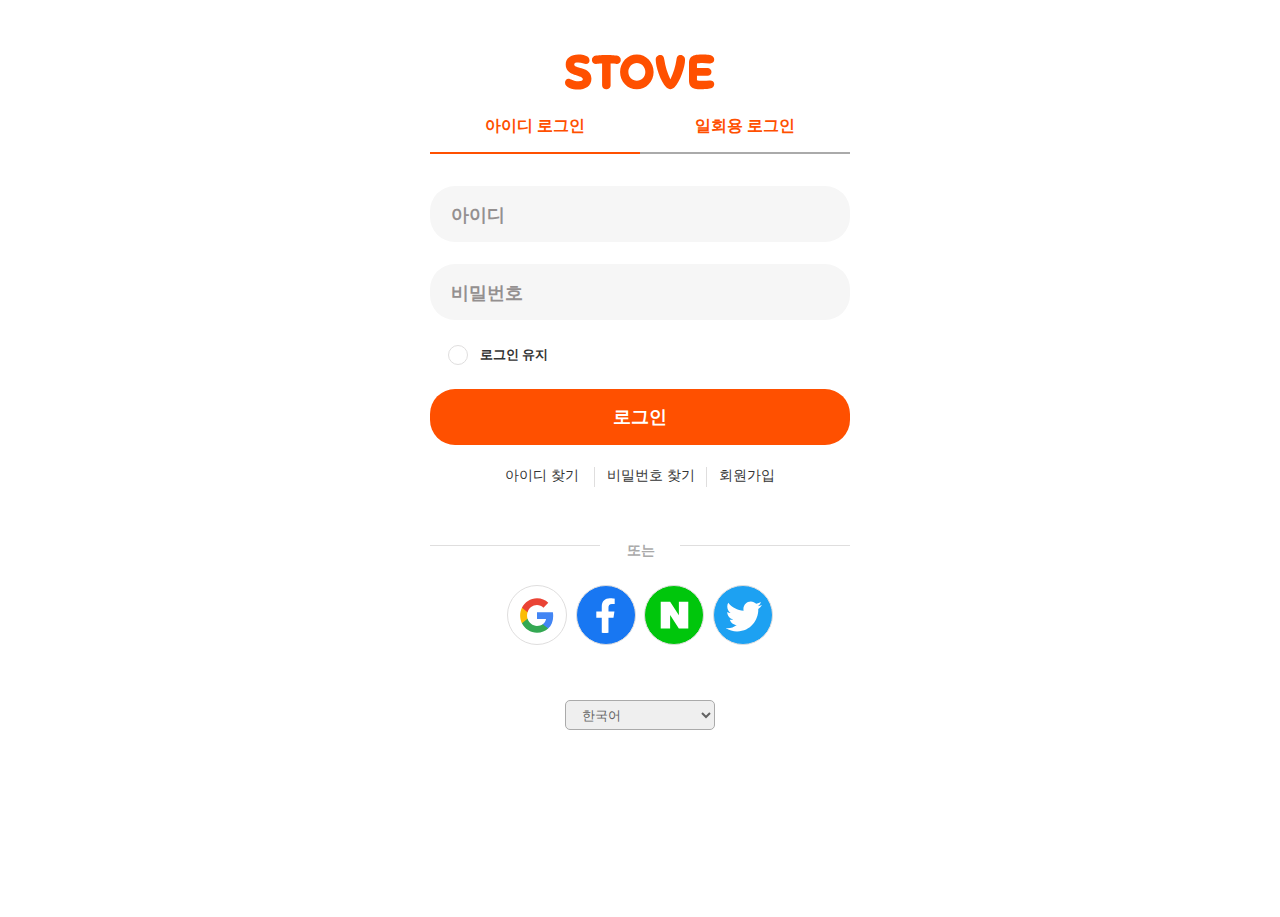
==== Test-02.html @ 496fa496 "2022-10-17" ====
<!DOCTYPE html>
<html lang="en">
<head>
    <meta charset="UTF-8">
    <meta http-equiv="X-UA-Compatible" content="IE=edge">
    <meta name="viewport" content="width=device-width, initial-scale=1.0">
    <title>Document</title>
    <link href="./TestCss/Test-02.css" rel="stylesheet">
    <meta name="viewport" content="width=device-width, initial-scale=1">
</head>
<body>
    <div class="header">
        <div>
            <a href="http://127.0.0.1:5500/Test-01/Test-01.html"><img src="./TestImg/logo-stove.svg"></a>
        </div>
    </div>
    <div class="body">
        <div class="body01">
            <div>
                <div><button>아이디 로그인</button></div>
                <div><button>일회용 로그인</button></div>
            </div>
            <div class="lg">
                <ul class="mlg">
                    <li>
                        <p>아이디</p>
                        <input type="text" name="ID">
                    </li>
                    <li>
                        <p>비밀번호</p>
                        <input type="password" name="PW">
                    </li>
                    <li> 
                        <div>
                            <input type="checkbox" id="CK">
                            <label for="CK"></label>
                            <span>로그인 유지</span>
                        </div>                        
                    </li>
                    <li>
                        <button>로그인</button>                        
                    </li>
                    <li>
                        <div>
                            <a href="">아이디 찾기</a>
                            <a href="">비밀번호 찾기</a>
                            <a href="">회원가입</a>
                        </div>
                    </li>
                    <li>
                        <div> </div>
                        <span>또는</span>
                        <div> </div>
                    </li>
                    <li>
                        <div>
                            <div>
                                <a><img src="./TestImg/ico-google.svg"></a>
                            </div>
                            <div>
                                <a><img src="./TestImg/ico-facebook.svg"></a>
                            </div>
                            <div>
                                <a><img src="./TestImg/ico-naver.svg"></a>
                            </div>
                            <div>
                                <a><img src="./TestImg/ico-twitter.svg"></a>
                            </div>
                        </div>                       
                    </li>
                    <li>
                        <div>
                            <select name = 'language'>
                                <option>한국어</option>
                                <option>Detucsh English (US)</option>
                                <option>Español (LA)</option>
                                <option>Français</option>
                                <option>Português (BR)</option>
                                <option>中文 (繁體)</option>
                                <option>日本語</option>
                                <option>ภาษาไทย</option>
                                <option>Italiano</option>
                            </select>
                        </div>
                    </li>
                </ul>
                
                
            </div>
        </div>
    </div>
          
</body>
</html>
---- TestCss/Test-02.css ----
@charset "utf-8";
@import url(./common.css);

.header{
    display: flex;
    justify-content: center;
    margin-top:3.4rem;    
}

.button{
    cursor: pointer;
}

.header > div{
    width: 150px;
    height: 36px;
}
.header > div > a > img{width: 100%;}

/* body */
.body{
    display: flex;
    justify-content: center;
    margin-top: 24px;
}

.body01{
    width: 420px;
    height: 723px;
    margin-bottom: 80px;
}

.body01 > div{
    display: flex;
    justify-content: center;
    align-items: center;
}



.body01 > div > div:nth-of-type(1){
    width: 210px;
    height: 40px;
    display: flex;
    justify-content: center;
    border-bottom: 2px solid #ff5000;
    padding-bottom: 14px;
}

.body01 > div > div:nth-of-type(2){
    width: 210px;
    height: 40px;
    display: flex;
    justify-content: center;
    border-bottom: 2px solid #aaaaaa;
    padding-bottom: 14px;
}

.body01 > div > div > button{
    background-color: #fff;
    border: #fff;
    cursor: pointer;
    color: #ff5000;
    font-size: 16px;
    font-weight: bold;
}

.lg{
    width: 210px;
    margin-top: 10px;
}

.mlg{
    width: 210px;
}

.mlg > li{
    width: 420px;
    height: 56px;
    position: relative;
    margin-top: 22px;
}
.mlg p{
    position: absolute;
    left: 5%;
    top: 29%;
    font-weight: bold;
    font-size: 18px;
    color: #949090;
}


.mlg > li > input{
    width: 100%;
    
}

.mlg > li:nth-of-type(1) > input{
    height: 100%;
    background-color: #f6f6f6;
    border: 0;
    border-radius: 25px;
}

.mlg > li:nth-of-type(2) > input{
    height: 100%;
    background-color: #f6f6f6;
    border: 0;
    border-radius: 25px;    
}

.mlg > li:nth-of-type(3){
    display: flex;
    align-items: center;
    height: 25px;
    padding-left: 18px ;
}

.mlg > li:nth-of-type(3) > div{
    width: 100px;
    display: flex;
    align-items: center;
    justify-content: space-between;
}

.mlg > li:nth-of-type(3) > div > span{
    font-size: 13px;    
    color: #333333;
    font-weight: bold;
}

.mlg > li:nth-of-type(3) > div > input[type="checkbox"]{
    display: none;   
    
}
.mlg > li:nth-of-type(3) > div > input[type="checkbox"]+label{
    display: inline-block;
    width: 20px;
    height: 20px;
    border-radius: 20px;
    border:1px solid #dfdede;
    position: relative;    
    
}

.mlg > li:nth-of-type(3) > div > input[id="CK"]:checked+label::after{
    content:'✔';
    font-size: 15px;
    width: 15px;
    height: 15px;
    text-align: center;
    position: absolute;
    left: 10%;
    top:-10%;

}


.mlg > li:nth-of-type(4) > button{
    width: 100%;
    height: 100%;
    background-color: #ff5000;
    border: 0;
    border-radius: 25px;    
    font-size: 18px;
    font-weight: bold;
    color: #fff;
}


.mlg > li:nth-of-type(5) > div{
    padding: 0 75px;
    width: 420px;
    display: flex;
    justify-content: space-between;

}

.mlg > li:nth-of-type(5) > div > a{
    color: #333333;
    font-size: 14px;
}

.mlg > li:nth-of-type(5) > div > a:nth-of-type(1){
    width: 90px;
    height: 20px;
    border-right: 1px solid #dfdede;
    
}

.mlg > li:nth-of-type(5) > div > a:nth-of-type(2){
    width: 100px;
    height: 20px;
    border-right: 1px solid #dfdede;
    
}

.mlg > li:nth-of-type(6){
    display: flex;
    justify-content: space-between;    
    position: relative;
    height: 20px;
}

.mlg > li:nth-of-type(6) > div{
    width: 170px;
    height: 1px;
    background-color: #dfdede;
}

.mlg > li:nth-of-type(6) > span{
    position: absolute;
    top: -16%;
    left: 47%;
    font-size: 14px;
    color: #aaaaaa;
    font-weight: bold;
}

.mlg > li:nth-of-type(7) > div{
    display: flex;
    justify-content: space-between;
    align-items: center;
    width: 420px;
    height: 56px;
    padding: 0 75px;

}

.mlg > li:nth-of-type(7) > div > div{
    width: 64px;
    height: 56px;
    display: flex;
    align-items: center;
    justify-content: center;    

}

.mlg > li:nth-of-type(7) > div > div > a{
    width: 60px;
    height: 60px;
    border: 1px solid #dfdede;
    border-radius: 30px;
    display: flex;
    justify-content: center;
    align-items: center;
}
.mlg > li:nth-of-type(7) > div > div > a > img{width: 80%; height: 80%;}


.mlg > li:nth-of-type(7) > div > div:nth-of-type(2) > a{
    background-color: #1877f2;
    
}

.mlg > li:nth-of-type(7) > div > div:nth-of-type(3) > a{
    background-color: #00c60c;
    
}

.mlg > li:nth-of-type(7) > div > div:nth-of-type(4) > a{
    background-color: #1da1f2;
    
}



.mlg > li:nth-of-type(8) > div{

    height: 100px;
    display: flex;
    justify-content: center;
    align-items: center;

}

.mlg > li:nth-of-type(8) > div >select{
    width: 150px;
    height: 30px;
    border: 1px solid #aaaaaa;
    border-radius: 5px;    
    padding-left: 12px;
    padding-right: 32px;   
   
}


@media (max-width:769px){

    .header{
        display: flex;
        justify-content: center;
        margin-top:3.4rem;    
    }
    
    .button{
        cursor: pointer;
    }
    
    .header > div{
        width: 20vw;        
        height: 36px;
    }
    .header > div > a > img{width: 100%;}
    
    /* body */
    .body{
        
        margin: 0 auto;
        margin-top: 24px;               
        
    }
    
    .body01{        
        width: 100%;
        height: 723px;
        margin: 0 auto;
        margin-bottom: 80px;
        
    }
    
    .body01 > div{
        display: flex;
        width: 100%;
        justify-content: center;
        align-items: center;
    }
    
    
    
    .body01 > div > div:nth-of-type(1){
        max-width: 210px;
        height: 100%;
        display: flex;
        justify-content: center;
        border-bottom: 2px solid #ff5000;
        padding-bottom: 14px;
    }
    
    .body01 > div > div:nth-of-type(2){
        max-width: 210px;
        height: 100%;
        display: flex;
        justify-content: center;
        border-bottom: 2px solid #aaaaaa;
        padding-bottom: 14px;
    }
    
    .body01 > div > div > button{
        width: 100%;
        background-color: #fff;
        border: #fff;
        cursor: pointer;
        color: #ff5000;
        font-size: 2.1vw;
        font-weight: bold;
        
    }
    
    .lg{
        width: 100%;
        margin-top: 10px;
        display: flex;
        justify-content: center;
    }
    
    .mlg{
        width: 420px;
        
    }
    
    .mlg > li{
        width: 420px;
        height: 56px;
        position: relative;
        margin-top: 22px;
    }
    .mlg p{
        position: absolute;
        left: 5%;
        top: 29%;
        font-weight: bold;
        font-size: 18px;
        color: #949090;
    }
    
    
    .mlg > li > input{
        width: 100%;
        
    }
    
    .mlg > li:nth-of-type(1) > input{
        height: 100%;
        background-color: #f6f6f6;
        border: 0;
        border-radius: 25px;
    }
    
    .mlg > li:nth-of-type(2) > input{
        height: 100%;
        background-color: #f6f6f6;
        border: 0;
        border-radius: 25px;    
    }
    
    .mlg > li:nth-of-type(3){
        display: flex;
        align-items: center;
        height: 25px;
        padding-left: 18px ;
    }
    
    .mlg > li:nth-of-type(3) > div{
        width: 100px;
        display: flex;
        align-items: center;
        justify-content: space-between;
    }
    
    .mlg > li:nth-of-type(3) > div > span{
        font-size: 13px;    
        color: #333333;
        font-weight: bold;
    }
    
    .mlg > li:nth-of-type(3) > div > input[type="checkbox"]{
        display: none;   
        
    }
    .mlg > li:nth-of-type(3) > div > input[type="checkbox"]+label{
        display: inline-block;
        width: 20px;
        height: 20px;
        border-radius: 20px;
        border:1px solid #dfdede;
        position: relative;    
        
    }
    
    .mlg > li:nth-of-type(3) > div > input[id="CK"]:checked+label::after{
        content:'✔';
        font-size: 15px;
        width: 15px;
        height: 15px;
        text-align: center;
        position: absolute;
        left: 10%;
        top:-10%;
    
    }
    
    
    .mlg > li:nth-of-type(4) > button{
        width: 100%;
        height: 100%;
        background-color: #ff5000;
        border: 0;
        border-radius: 25px;    
        font-size: 18px;
        font-weight: bold;
        color: #fff;
    }
    
    
    .mlg > li:nth-of-type(5) > div{
        padding: 0 75px;
        width: 420px;
        display: flex;
        justify-content: space-between;
    
    }
    
    .mlg > li:nth-of-type(5) > div > a{
        color: #333333;
        font-size: 14px;
    }
    
    .mlg > li:nth-of-type(5) > div > a:nth-of-type(1){
        width: 90px;
        height: 20px;
        border-right: 1px solid #dfdede;
        
    }
    
    .mlg > li:nth-of-type(5) > div > a:nth-of-type(2){
        width: 100px;
        height: 20px;
        border-right: 1px solid #dfdede;
        
    }
    
    .mlg > li:nth-of-type(6){
        display: flex;
        justify-content: space-between;    
        position: relative;
        height: 20px;
    }
    
    .mlg > li:nth-of-type(6) > div{
        width: 170px;
        height: 1px;
        background-color: #dfdede;
    }
    
    .mlg > li:nth-of-type(6) > span{
        position: absolute;
        top: -16%;
        left: 47%;
        font-size: 14px;
        color: #aaaaaa;
        font-weight: bold;
    }
    
    .mlg > li:nth-of-type(7) > div{
        display: flex;
        justify-content: space-between;
        align-items: center;
        width: 420px;
        height: 56px;
        padding: 0 75px;
    
    }
    
    .mlg > li:nth-of-type(7) > div > div{
        width: 64px;
        height: 56px;
        display: flex;
        align-items: center;
        justify-content: center;    
    
    }
    
    .mlg > li:nth-of-type(7) > div > div > a{
        width: 60px;
        height: 60px;
        border: 1px solid #dfdede;
        border-radius: 30px;
        display: flex;
        justify-content: center;
        align-items: center;
    }
    .mlg > li:nth-of-type(7) > div > div > a > img{width: 80%; height: 80%;}
    
    
    .mlg > li:nth-of-type(7) > div > div:nth-of-type(2) > a{
        background-color: #1877f2;
        
    }
    
    .mlg > li:nth-of-type(7) > div > div:nth-of-type(3) > a{
        background-color: #00c60c;
        
    }
    
    .mlg > li:nth-of-type(7) > div > div:nth-of-type(4) > a{
        background-color: #1da1f2;
        
    }
    
    
    
    .mlg > li:nth-of-type(8) > div{
    
        height: 100px;
        display: flex;
        justify-content: center;
        align-items: center;
    
    }
    
    .mlg > li:nth-of-type(8) > div >select{
        width: 150px;
        height: 30px;
        border: 1px solid #aaaaaa;
        border-radius: 5px;    
        padding-left: 12px;
        padding-right: 32px;   
       
    }

}
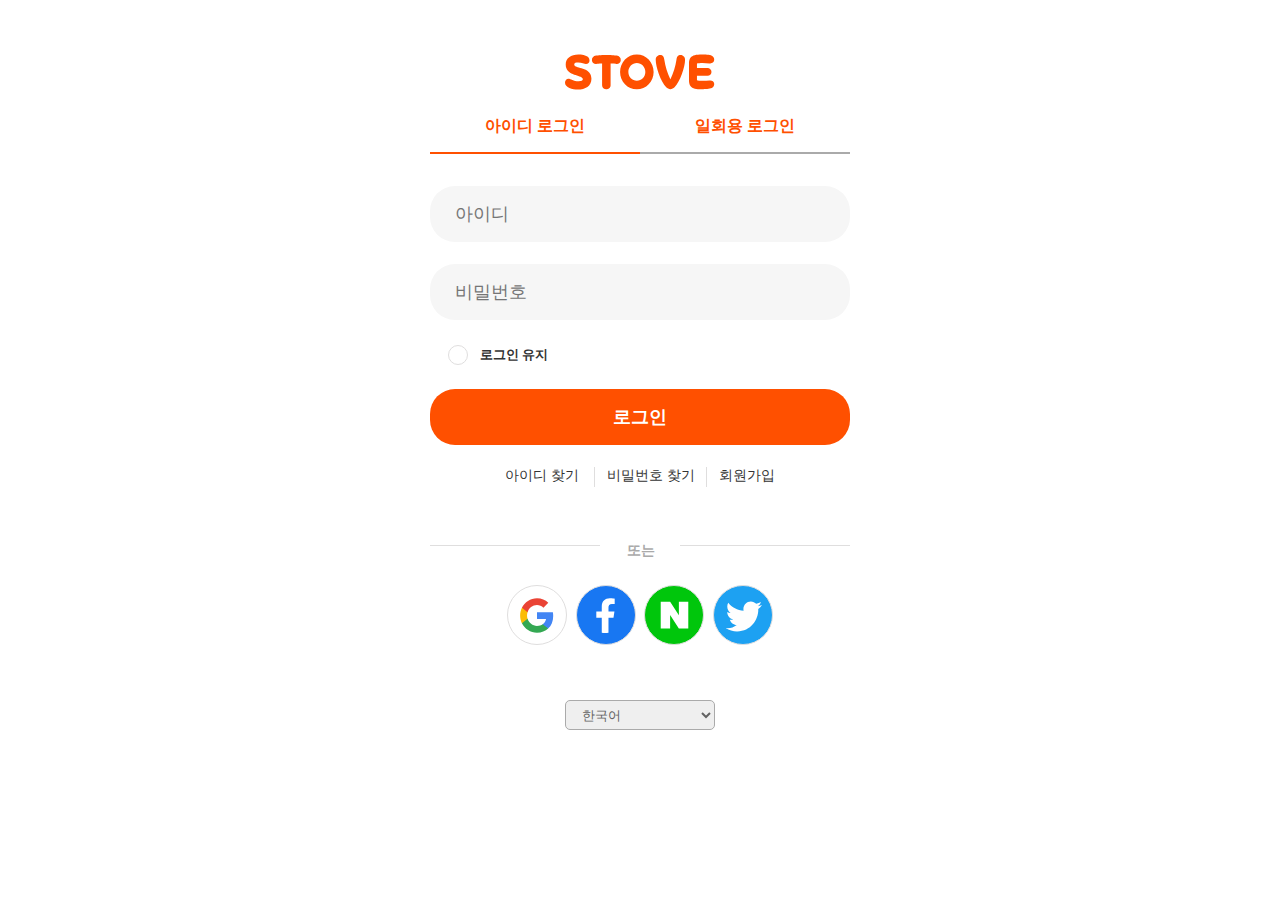
==== commit efa7d66c: "save" ====
--- a/Test-02.html
+++ b/Test-02.html
@@ -22,13 +22,11 @@
             </div>
             <div class="lg">
                 <ul class="mlg">
-                    <li>
-                        <p>아이디</p>
-                        <input type="text" name="ID">
+                    <li>                        
+                        <input type="text" name="ID" placeholder="아이디">
                     </li>
-                    <li>
-                        <p>비밀번호</p>
-                        <input type="password" name="PW">
+                    <li>                        
+                        <input type="password" name="PW" placeholder="비밀번호">
                     </li>
                     <li> 
                         <div>
--- a/TestCss/Test-02.css
+++ b/TestCss/Test-02.css
@@ -92,7 +92,9 @@
 
 .mlg > li > input{
     width: 100%;
-    
+    padding-left: 25px;
+    font-size: 18px;
+    z-index: 10;
 }
 
 .mlg > li:nth-of-type(1) > input{
@@ -579,4 +581,304 @@
        
     }
 
+}
+
+@media (max-width:425px){
+
+    .header{
+        display: flex;
+        justify-content: center;
+        margin-top:3.4rem;    
+    }
+    
+    .button{
+        cursor: pointer;
+    }
+    
+    .header > div{
+        width: 20vw;        
+        height: 36px;
+    }
+    .header > div > a > img{width: 100%;}
+    
+    /* body */
+    .body{
+        
+        margin: 0 auto;
+        margin-top: 24px;               
+        
+    }
+    
+    .body01{        
+              
+        height: 723px;
+        margin: 0 auto;
+        margin-bottom: 80px;
+        
+    }
+    
+    .body01 > div{
+        display: flex;
+        width: 100%;
+        justify-content: center;
+        align-items: center;
+    }
+    
+    
+    
+    .body01 > div > div:nth-of-type(1){
+        max-width: 40%;
+        height: 100%;
+        display: flex;
+        justify-content: center;
+        border-bottom: 2px solid #ff5000;
+        padding-bottom: 14px;
+    }
+    
+    .body01 > div > div:nth-of-type(2){
+        max-width: 40%;
+        height: 100%;
+        display: flex;
+        justify-content: center;
+        border-bottom: 2px solid #aaaaaa;
+        padding-bottom: 14px;
+    }
+    
+    .body01 > div > div > button{
+        width: 100%;
+        background-color: #fff;
+        border: #fff;
+        cursor: pointer;
+        color: #ff5000;
+        font-size: 2.1vw;
+        font-weight: bold;
+        
+    }
+    
+    .lg{
+        width: 80%;
+        margin-top: 10px;        
+        display: flex;
+        justify-content: center;
+    }
+    
+    .mlg{
+        width: 80%;
+        
+    }
+    
+    .mlg > li{
+        width: 100%;
+        height: 56px;
+        position: relative;
+        margin-top: 22px;
+    }
+    .mlg p{
+        position: absolute;
+        left: 5%;
+        top: 29%;
+        font-weight: bold;
+        font-size: 18px;
+        color: #949090;
+    }
+    
+    
+    .mlg > li > input{
+        width: 100%;
+        
+    }
+    
+    .mlg > li:nth-of-type(1) > input{
+        height: 100%;
+        background-color: #f6f6f6;
+        border: 0;
+        border-radius: 25px;
+    }
+    
+    .mlg > li:nth-of-type(2) > input{
+        height: 100%;
+        background-color: #f6f6f6;
+        border: 0;
+        border-radius: 25px;    
+    }
+    
+    .mlg > li:nth-of-type(3){
+        display: flex;
+        align-items: center;
+        height: 25px;
+        padding-left: 18px ;
+    }
+    
+    .mlg > li:nth-of-type(3) > div{
+        width: 100px;
+        display: flex;
+        align-items: center;
+        justify-content: space-between;
+    }
+    
+    .mlg > li:nth-of-type(3) > div > span{
+        font-size: 13px;    
+        color: #333333;
+        font-weight: bold;
+    }
+    
+    .mlg > li:nth-of-type(3) > div > input[type="checkbox"]{
+        display: none;   
+        
+    }
+    .mlg > li:nth-of-type(3) > div > input[type="checkbox"]+label{
+        display: inline-block;
+        width: 20px;
+        height: 20px;
+        border-radius: 20px;
+        border:1px solid #dfdede;
+        position: relative;    
+        
+    }
+    
+    .mlg > li:nth-of-type(3) > div > input[id="CK"]:checked+label::after{
+        content:'✔';
+        font-size: 15px;
+        width: 15px;
+        height: 15px;
+        text-align: center;
+        position: absolute;
+        left: 10%;
+        top:-10%;
+    
+    }
+    
+    
+    .mlg > li:nth-of-type(4) > button{
+        width: 100%;
+        height: 100%;
+        background-color: #ff5000;
+        border: 0;
+        border-radius: 25px;    
+        font-size: 18px;
+        font-weight: bold;
+        color: #fff;
+    }
+
+    .mlg > li:nth-of-type(5){}
+    
+    
+    .mlg > li:nth-of-type(5) > div{
+        padding: 0 5%;
+        width: 100%;
+        display: flex;
+        justify-content: space-between;
+    
+    }
+    
+    .mlg > li:nth-of-type(5) > div > a{
+        color: #333333;
+        font-size: 14px;
+    }
+    
+    .mlg > li:nth-of-type(5) > div > a:nth-of-type(1){
+        width: 90px;
+        height: 20px;
+        border-right: 1px solid #dfdede;
+        
+    }
+    
+    .mlg > li:nth-of-type(5) > div > a:nth-of-type(2){
+        width: 100px;
+        height: 20px;
+        border-right: 1px solid #dfdede;
+        
+    }
+    
+    .mlg > li:nth-of-type(6){
+        display: flex;
+        justify-content: space-between;    
+        position: relative;
+        height: 20px;
+    }
+    
+    .mlg > li:nth-of-type(6) > div{
+        width: 40%;
+        height: 1px;
+        background-color: #dfdede;
+    }
+    
+    .mlg > li:nth-of-type(6) > span{
+        position: absolute;
+        top: -50%;
+        left: 47%;
+        font-size: 14px;
+        color: #aaaaaa;
+        font-weight: bold;
+    }
+    
+    .mlg > li:nth-of-type(7) > div{
+        display: flex;
+        justify-content: space-between;
+        align-items: center;
+        width: 100%;
+        margin: 0;
+        height: 56px;
+        padding: 0;
+      
+    
+    }
+    
+    .mlg > li:nth-of-type(7) > div > div{
+        width: 64px;
+        height: 56px;
+        display: flex;
+        align-items: center;
+        justify-content: center;    
+    
+    }
+    
+    .mlg > li:nth-of-type(7) > div > div > a{
+        width: 60px;
+        height: 60px;
+        border: 1px solid #dfdede;
+        border-radius: 30px;
+        display: flex;
+        justify-content: center;
+        align-items: center;
+    }
+    .mlg > li:nth-of-type(7) > div > div > a > img{width: 80%; height: 80%;}
+    
+    
+    .mlg > li:nth-of-type(7) > div > div:nth-of-type(2) > a{
+        background-color: #1877f2;
+        
+    }
+    
+    .mlg > li:nth-of-type(7) > div > div:nth-of-type(3) > a{
+        background-color: #00c60c;
+        
+    }
+    
+    .mlg > li:nth-of-type(7) > div > div:nth-of-type(4) > a{
+        background-color: #1da1f2;
+        
+    }
+    
+    
+    
+    .mlg > li:nth-of-type(8) > div{
+    
+        height: 100px;
+        display: flex;
+        justify-content: center;
+        align-items: center;
+    
+    }
+    
+    .mlg > li:nth-of-type(8) > div >select{
+        width: 150px;
+        height: 30px;
+        border: 1px solid #aaaaaa;
+        border-radius: 5px;    
+        padding-left: 12px;
+        padding-right: 32px;   
+       
+    }
+
 }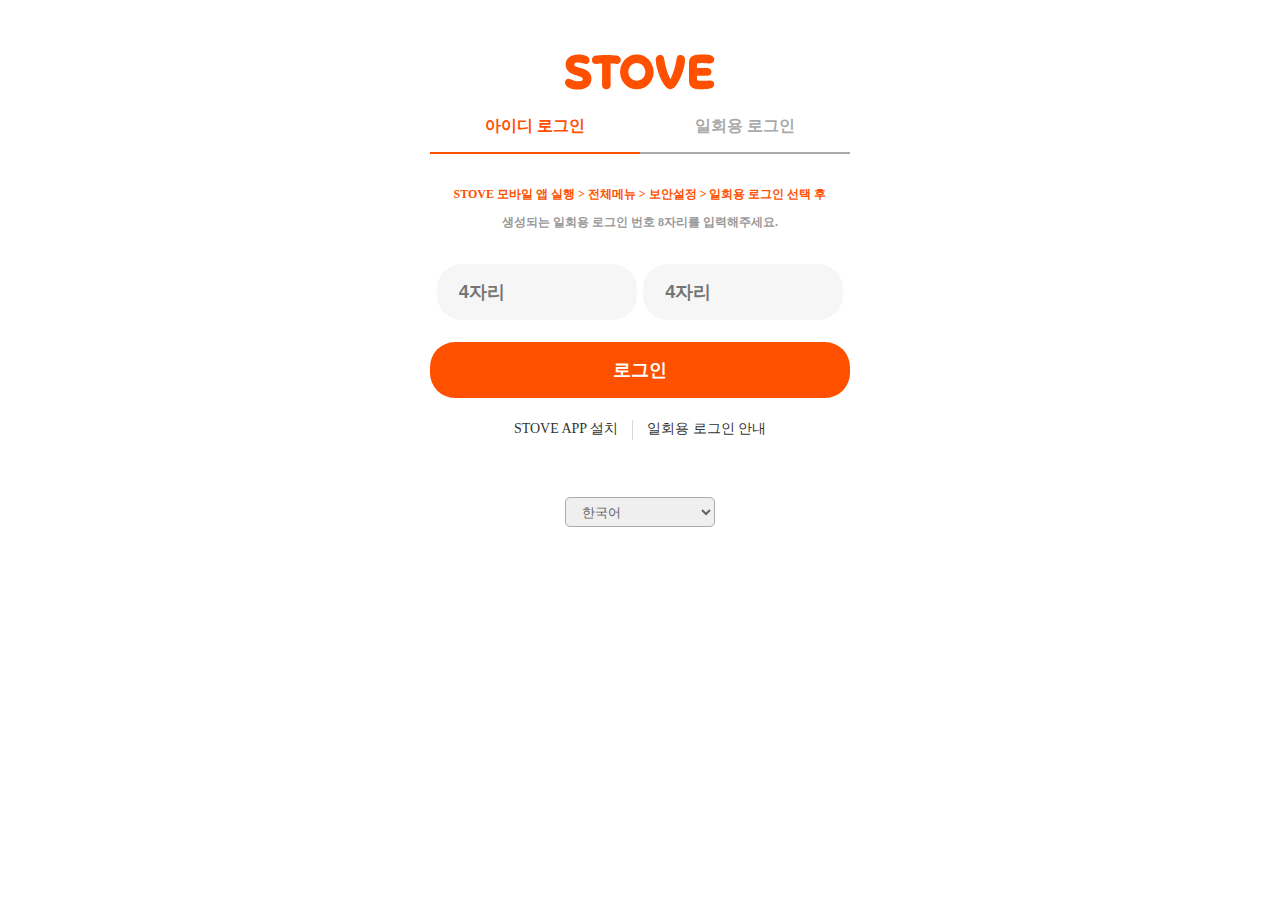
==== commit 09299f61: "save" ====
--- a/Test-02.html
+++ b/Test-02.html
@@ -11,14 +11,14 @@
 <body>
     <div class="header">
         <div>
-            <a href="http://127.0.0.1:5500/Test-01/Test-01.html"><img src="./TestImg/logo-stove.svg"></a>
+            <a href="index.html"><img src="./TestImg/logo-stove.svg"></a>
         </div>
     </div>
     <div class="body">
         <div class="body01">
             <div>
-                <div><button>아이디 로그인</button></div>
-                <div><button>일회용 로그인</button></div>
+                <div><button value="0">아이디 로그인</button></div>
+                <div><button value="1">일회용 로그인</button></div>
             </div>
             <div class="lg">
                 <ul class="mlg">
@@ -82,9 +82,82 @@
                         </div>
                     </li>
                 </ul>
+                <ul class="mlg01">
+                    <li>
+                        <p>STOVE 모바일 앱 실행 > 전체메뉴 > 보안설정 > 일회용 로그인 선택 후</p>
+                        <span>생성되는 일회용 로그인 번호 8자리를 입력해주세요.</span>
+                    </li>
+                    <li>
+                        <div>
+                            <div>                        
+                                <input type="password" name="PW01" placeholder="4자리">
+                            </div>
+                            <div>                        
+                                <input type="password" name="PW02" placeholder="4자리">
+                            </div>
+                        </div>
+                    </li>
+                    <li>
+                        <button>로그인</button>
+                    </li>
+                    <li>
+                        <a href="">STOVE APP 설치</a>
+                        <a href="">일회용 로그인 안내</a>
+                    </li>
+                    <li>
+                        <div>
+                            <select name = 'language'>
+                                <option>한국어</option>
+                                <option>Detucsh English (US)</option>
+                                <option>Español (LA)</option>
+                                <option>Français</option>
+                                <option>Português (BR)</option>
+                                <option>中文 (繁體)</option>
+                                <option>日本語</option>
+                                <option>ภาษาไทย</option>
+                                <option>Italiano</option>
+                            </select>
+                        </div>
+                    </li>
+                </ul>
+                </ul>               
+            </div>
+            <script>
+                const btn = document.querySelectorAll('.body01 > div > div > button ');
+                const btnBorder = document.querySelectorAll('.body01 > div > div');
+                const btnMenu01 = document.querySelector('.mlg');
+                const btnMenu02 = document.querySelector('.mlg01');
                 
-                
-            </div>
+                btn.forEach((ele,key)=>{
+                    btn[0].style = `color:#ff5000;`;
+                    ele.addEventListener('click',function(){
+                        ele.style = `color:#ff5000;`;
+                        
+                        if(key == 0){                            
+                            btnMenu02.style.display = 'none';
+                            btnMenu01.style.display = 'block';
+                            
+                            btn[1].style = `color:#aaaaaa`;
+                            btnBorder[0].style = `border-bottom: 2px solid #ff5000;`;
+                            btnBorder[1].style = `border-bottom: 2px solid #aaaaaa;`;
+                            
+                        }else{
+                            btn[0].style = `color:#aaaaaa`;
+                            btnMenu01.style.display = 'none';                           
+                            btnMenu02.style.display = 'block';
+                          
+                            btnBorder[1].style = `border-bottom: 2px solid #ff5000;`;
+                            btnBorder[0].style = `border-bottom: 2px solid #aaaaaa;`;
+                        }              
+                            
+                    });
+                   
+                });
+
+
+
+                console.log(btn);
+            </script>
         </div>
     </div>
           
--- a/TestCss/Test-02.css
+++ b/TestCss/Test-02.css
@@ -59,8 +59,8 @@
 .body01 > div > div > button{
     background-color: #fff;
     border: #fff;
-    cursor: pointer;
-    color: #ff5000;
+    color:#aaaaaa;
+    cursor: pointer;   
     font-size: 16px;
     font-weight: bold;
 }
@@ -68,10 +68,12 @@
 .lg{
     width: 210px;
     margin-top: 10px;
+    
 }
 
 .mlg{
     width: 210px;
+    display: none;
 }
 
 .mlg > li{
@@ -286,7 +288,114 @@
    
 }
 
-
+/* ////////////////////////////// */
+
+.mlg01{
+    width: 210px;
+ 
+}
+
+.mlg01 > li:nth-of-type(1){
+    width: 420px;
+    height: 56px;    
+    margin-top: 22px;
+    display: flex;
+    flex-wrap: wrap;
+    justify-content: center;    
+    font-size: 12px;
+    font-weight: bold;
+}
+.mlg01 > li:nth-of-type(1) > p{color: #ff5000;}
+.mlg01 > li:nth-of-type(1) > span{color: #999999;}
+
+.mlg01 > li:nth-of-type(2){
+    margin-top: 22px;
+    width: 420px;
+}
+.mlg01 > li:nth-of-type(2) > div{
+    width: 100%;
+    display: flex;
+    justify-content: space-evenly;
+}
+.mlg01 > li:nth-of-type(2) > div >div{
+    width: 200px;
+    height: 56px;
+    border-radius: 25px;
+    background-color: #f6f6f6f6;
+    border: 1px solid #f6f6f6f6;
+}
+
+.mlg01 > li:nth-of-type(2) > div >div > input{
+    border-radius: 25px;
+    padding-left: 20px;
+    width: 100%;
+    height: 100%;
+    background-color: #f6f6f6f6;
+    border: 1px solid #f6f6f6f6;
+    font-weight: bold;
+    font-size: 18px;
+    color: #999999;
+    
+}
+
+.mlg01 > li:nth-of-type(3){
+    margin-top: 22px;
+    width: 420px;   
+    height: 56px;
+}
+
+.mlg01 > li:nth-of-type(3) >button{
+    width: 100%;
+    height: 100%;
+    background-color: #ff5000;
+    border: 0;
+    border-radius: 25px;    
+    font-size: 18px;
+    font-weight: bold;
+    color: #fff;
+}
+
+.mlg01 > li:nth-of-type(4){
+    display: flex;
+    width: 420px;
+    justify-content: center;    
+    align-items: center;
+    margin-top: 22px;
+}
+
+.mlg01 > li:nth-of-type(4) > a{
+    height: 20px;
+    padding: 0 14px;
+   color: #333333;
+   font-size: 14px;
+}
+.mlg01 > li:nth-of-type(4) > a:nth-of-type(1){
+    
+    border-right: 1px solid #d8d8d8;
+    
+}
+
+.mlg01 > li:nth-of-type(5) > div{
+    margin-top: 22px;
+    width: 420px;
+    height: 100px;
+    display: flex;
+    justify-content: center;
+    align-items: center;
+
+}
+
+.mlg01 > li:nth-of-type(5) > div >select{
+    width: 150px;
+    height: 30px;
+    border: 1px solid #aaaaaa;
+    border-radius: 5px;    
+    padding-left: 12px;
+    padding-right: 32px;   
+   
+}
+
+/* ////////////////////////////// */
 @media (max-width:769px){
 
     .header{
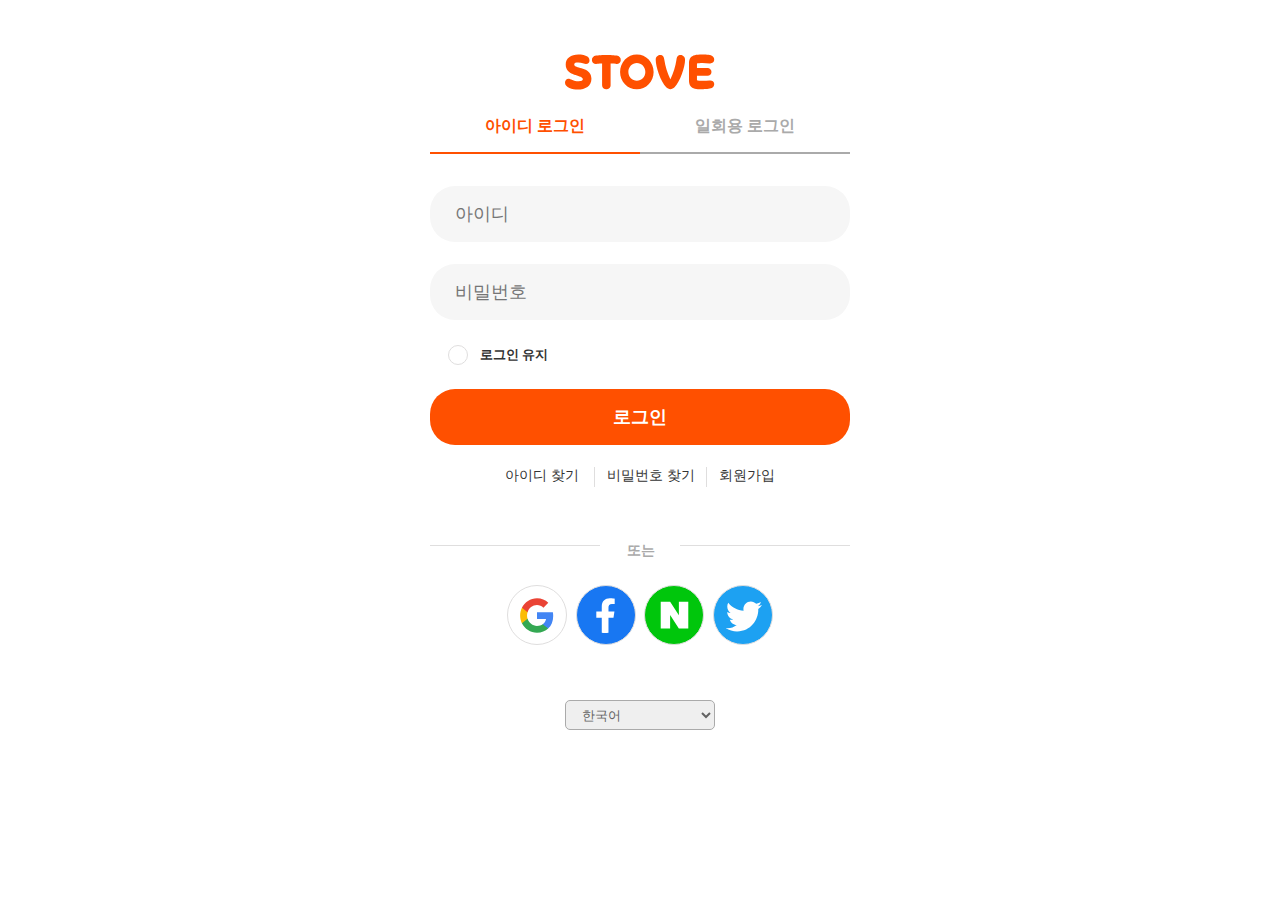
==== commit f3813638: "save" ====
--- a/Test-02.html
+++ b/Test-02.html
@@ -130,24 +130,26 @@
                 
                 btn.forEach((ele,key)=>{
                     btn[0].style = `color:#ff5000;`;
+                    btnMenu02.style.display = 'none';                           
+                    btnMenu01.style.display = 'block';
                     ele.addEventListener('click',function(){
                         ele.style = `color:#ff5000;`;
                         
-                        if(key == 0){                            
-                            btnMenu02.style.display = 'none';
+                        if(key == 1){                            
+                            btnMenu01.style.display = 'none';
+                            btnMenu02.style.display = 'block';
+                            
+                            btn[0].style = `color:#aaaaaa`;
+                            btnBorder[1].style = `border-bottom: 2px solid #ff5000;`;
+                            btnBorder[0].style = `border-bottom: 2px solid #aaaaaa;`;
+                            
+                        }else{
+                            btn[1].style = `color:#aaaaaa`;
+                            btnMenu02.style.display = 'none';                           
                             btnMenu01.style.display = 'block';
-                            
-                            btn[1].style = `color:#aaaaaa`;
+                          
                             btnBorder[0].style = `border-bottom: 2px solid #ff5000;`;
                             btnBorder[1].style = `border-bottom: 2px solid #aaaaaa;`;
-                            
-                        }else{
-                            btn[0].style = `color:#aaaaaa`;
-                            btnMenu01.style.display = 'none';                           
-                            btnMenu02.style.display = 'block';
-                          
-                            btnBorder[1].style = `border-bottom: 2px solid #ff5000;`;
-                            btnBorder[0].style = `border-bottom: 2px solid #aaaaaa;`;
                         }              
                             
                     });
--- a/TestCss/Test-02.css
+++ b/TestCss/Test-02.css
@@ -689,6 +689,114 @@
         padding-right: 32px;   
        
     }
+    /* ////////////////////////////// */
+
+.mlg01{
+    width: 420px;
+ 
+}
+
+.mlg01 > li:nth-of-type(1){
+    width: 420px;
+    height: 56px;    
+    margin-top: 22px;
+    display: flex;
+    flex-wrap: wrap;
+    justify-content: center;    
+    font-size: 12px;
+    font-weight: bold;
+}
+.mlg01 > li:nth-of-type(1) > p{color: #ff5000;}
+.mlg01 > li:nth-of-type(1) > span{color: #999999;}
+
+.mlg01 > li:nth-of-type(2){
+    margin-top: 22px;
+    width: 420px;
+}
+.mlg01 > li:nth-of-type(2) > div{
+    width: 100%;
+    display: flex;
+    justify-content: space-evenly;
+}
+.mlg01 > li:nth-of-type(2) > div >div{
+    width: 200px;
+    height: 56px;
+    border-radius: 25px;
+    background-color: #f6f6f6f6;
+    border: 1px solid #f6f6f6f6;
+}
+
+.mlg01 > li:nth-of-type(2) > div >div > input{
+    border-radius: 25px;
+    padding-left: 20px;
+    width: 100%;
+    height: 100%;
+    background-color: #f6f6f6f6;
+    border: 1px solid #f6f6f6f6;
+    font-weight: bold;
+    font-size: 18px;
+    color: #999999;
+    
+}
+
+.mlg01 > li:nth-of-type(3){
+    margin-top: 22px;
+    width: 420px;   
+    height: 56px;
+}
+
+.mlg01 > li:nth-of-type(3) >button{
+    width: 100%;
+    height: 100%;
+    background-color: #ff5000;
+    border: 0;
+    border-radius: 25px;    
+    font-size: 18px;
+    font-weight: bold;
+    color: #fff;
+}
+
+.mlg01 > li:nth-of-type(4){
+    display: flex;
+    width: 420px;
+    justify-content: center;    
+    align-items: center;
+    margin-top: 22px;
+}
+
+.mlg01 > li:nth-of-type(4) > a{
+    height: 20px;
+    padding: 0 14px;
+   color: #333333;
+   font-size: 14px;
+}
+.mlg01 > li:nth-of-type(4) > a:nth-of-type(1){
+    
+    border-right: 1px solid #d8d8d8;
+    
+}
+
+.mlg01 > li:nth-of-type(5) > div{
+    margin-top: 22px;
+    width: 420px;
+    height: 100px;
+    display: flex;
+    justify-content: center;
+    align-items: center;
+
+}
+
+.mlg01 > li:nth-of-type(5) > div >select{
+    width: 150px;
+    height: 30px;
+    border: 1px solid #aaaaaa;
+    border-radius: 5px;    
+    padding-left: 12px;
+    padding-right: 32px;   
+   
+}
+
+
 
 }
 
@@ -989,5 +1097,119 @@
         padding-right: 32px;   
        
     }
+    /* ////////////////////////////// */
+
+.mlg01{
+    width: 80%;
+    
+}
+
+.mlg01 > li:nth-of-type(1){
+    width: 100%;
+    height: 56px;    
+    margin-top: 22px;    
+    
+    display: flex;    
+    justify-content: center;   
+    white-space:nowrap; 
+  
+    font-size: 10px;
+    font-weight: bold;
+}
+.mlg01 > li:nth-of-type(1) > p{color: #ff5000; max-width: 360px;}
+.mlg01 > li:nth-of-type(1) > span{color: #999999; max-width: 400px;text-align: center;}
+
+.mlg01 > li:nth-of-type(2){
+    margin-top: 22px;
+    width: 100%;
+}
+.mlg01 > li:nth-of-type(2) > div{
+    max-width: 340px;
+    display: flex;
+    justify-content: space-evenly;
+}
+.mlg01 > li:nth-of-type(2) > div >div{
+    max-width: 200px;
+    max-height: 56px;
+    border-radius: 25px;
+    background-color: #f6f6f6f6;
+    border: 1px solid #f6f6f6f6;
+}
+
+.mlg01 > li:nth-of-type(2) > div >div > input{
+    border-radius: 25px;
+    padding-left: 20px;
+    width: 100%;
+    height: 100%;
+    background-color: #f6f6f6f6;
+    border: 1px solid #f6f6f6f6;
+    font-weight: bold;
+    font-size: 18px;
+    color: #999999;
+    
+}
+
+.mlg01 > li:nth-of-type(3){
+    margin-top: 22px;
+    width: 100%;   
+    height: 56px;
+}
+
+.mlg01 > li:nth-of-type(3) >button{
+    width: 100%;
+    height: 100%;
+    background-color: #ff5000;
+    border: 0;
+    border-radius: 25px;    
+    font-size: 18px;
+    font-weight: bold;
+    color: #fff;
+}
+
+.mlg01 > li:nth-of-type(4){
+    display: flex;
+    width: 100%;
+    justify-content: center;    
+    align-items: center;
+    margin-top: 22px;
+}
+
+.mlg01 > li:nth-of-type(4) > a{
+    height: 20px;
+    padding: 0 14px;
+   color: #333333;
+   font-size: 14px;
+}
+.mlg01 > li:nth-of-type(4) > a:nth-of-type(1){
+    
+    border-right: 1px solid #d8d8d8;
+    
+}
+
+.mlg01 > li:nth-of-type(5){
+    width: 100%;
+}
+
+.mlg01 > li:nth-of-type(5) > div{
+    margin-top: 22px;
+    width: 100%;
+    height: 100px;
+    display: flex;
+    justify-content: center;
+    align-items: center;
+
+}
+
+.mlg01 > li:nth-of-type(5) > div >select{
+    width: 150px;
+    height: 30px;
+    border: 1px solid #aaaaaa;
+    border-radius: 5px;    
+    padding-left: 12px;
+    padding-right: 32px;   
+   
+}
+
+
 
 }